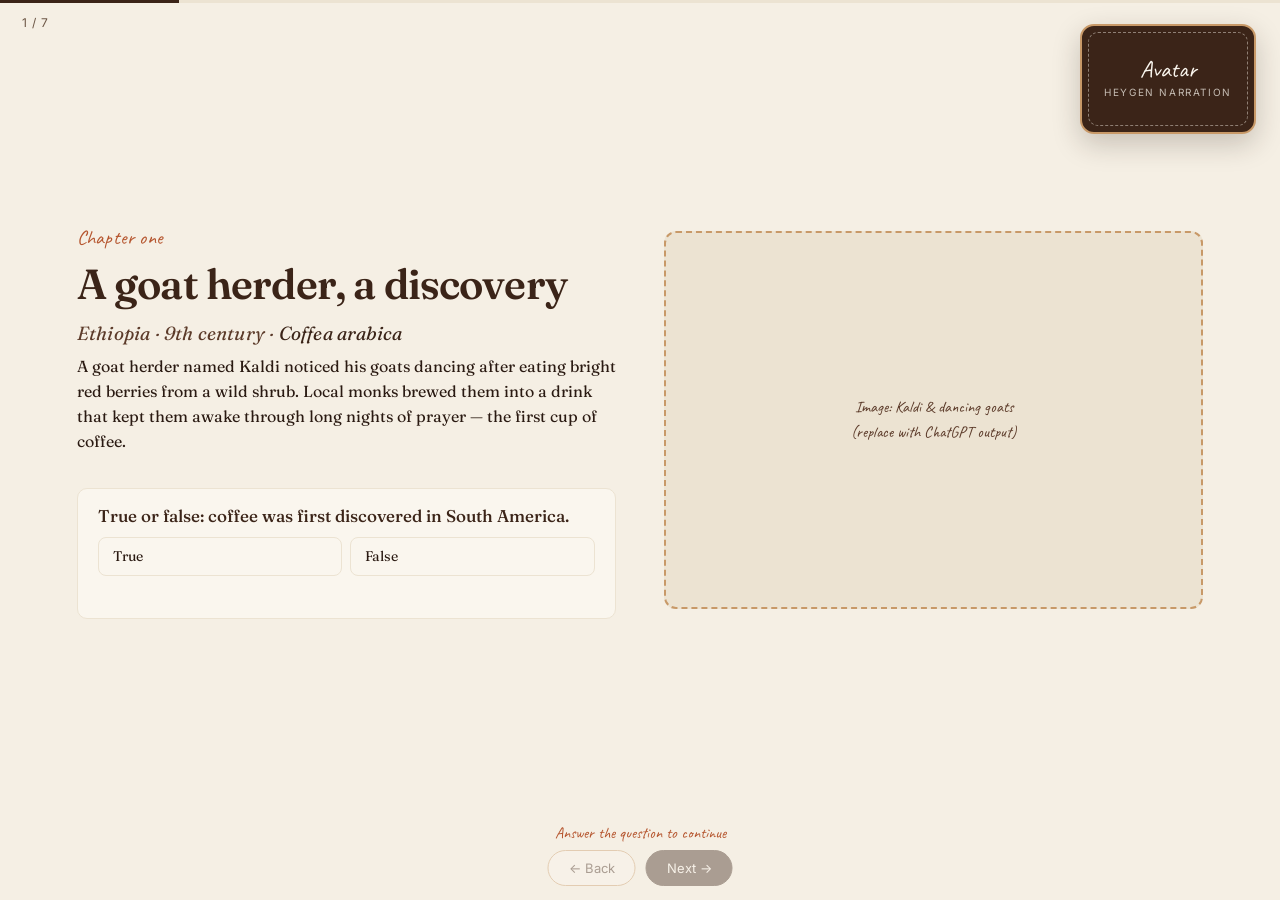
==== index.html @ e809a685 "Add knowledge check variety, must-answer gating, and avatar PIP Adds True/False (slide 1), matching " ====
<!DOCTYPE html>
<html lang="en">
<head>
  <meta charset="UTF-8" />
  <meta name="viewport" content="width=device-width, initial-scale=1.0" />
  <title>Brew — A journey from bean to cup</title>
  <link rel="preconnect" href="https://fonts.googleapis.com" />
  <link rel="preconnect" href="https://fonts.gstatic.com" crossorigin />
  <link href="https://fonts.googleapis.com/css2?family=Fraunces:opsz,wght@9..144,400;9..144,500;9..144,600;9..144,700&family=Caveat:wght@400;600&family=Inter:wght@400;500&display=swap" rel="stylesheet" />
  <link rel="stylesheet" href="styles.css" />
</head>
<body>

  <!-- Progress bar -->
  <div class="progress-bar">
    <div class="progress-fill" id="progressFill"></div>
  </div>

  <!-- Screen counter -->
  <div class="screen-counter">
    <span id="currentScreen">1</span> / <span id="totalScreens">7</span>
  </div>

  <main id="game">

    <!-- ========== SCREEN 1: ORIGIN ========== -->
    <section class="screen active" data-screen="1" data-narrated="true">
      <div class="screen-inner screen-origin">
        <div class="left-stack">
          <div class="content-block">
            <p class="eyebrow">Chapter one</p>
            <h1 class="display">A goat herder, a discovery</h1>
            <p class="helper-text">Ethiopia · 9th century · <em>Coffea arabica</em></p>
            <p class="body">
              A goat herder named Kaldi noticed his goats dancing after eating bright
              red berries from a wild shrub. Local monks brewed them into a drink that
              kept them awake through long nights of prayer — the first cup of coffee.
            </p>
          </div>

          <!-- Knowledge Check 1 — True/False -->
          <div class="knowledge-check" data-check="1" data-type="tf">
            <p class="check-question">True or false: coffee was first discovered in South America.</p>
            <div class="check-options tf-options">
              <button class="option" data-correct="false">True</button>
              <button class="option" data-correct="true">False</button>
            </div>
            <div class="check-feedback" id="feedback-1"></div>
          </div>
        </div>
        <div class="illustration-block">
          <div class="image-placeholder" data-image="01-origin">
            <span>Image: Kaldi & dancing goats<br/>(replace with ChatGPT output)</span>
          </div>
        </div>
      </div>
    </section>

    <!-- ========== SCREEN 2: THE SPREAD ========== -->
    <section class="screen" data-screen="2" data-narrated="true">
      <div class="screen-inner screen-spread">
        <div class="content-block">
          <p class="eyebrow">Chapter two</p>
          <h1 class="display">Coffee finds the world</h1>
          <p class="helper-text">From Ethiopia to the Americas — by way of the great trade routes.</p>
          <p class="body">
            Coffee crossed the Red Sea to Yemen, where Sufi mystics brewed it for
            late-night devotion. From there it spread through Cairo, Istanbul, and into
            Europe — and by the 1700s, coffeehouses were called <em>"penny universities"</em>.
          </p>
          <p class="helper-text-sub">Yemen · Istanbul · Venice · Vienna · Amsterdam</p>
        </div>
        <div class="map-block">
          <div class="map-container" id="map">
            <svg viewBox="0 0 600 400" id="mapSvg" xmlns="http://www.w3.org/2000/svg">
              <!-- Stylized hand-drawn world map placeholder -->
              <rect width="600" height="400" fill="transparent"/>
              <!-- Continents: rough hand-drawn blobs -->
              <path d="M80,140 Q120,110 180,130 Q220,150 200,200 Q160,230 110,210 Q70,180 80,140 Z"
                    class="continent" />
              <path d="M260,180 Q310,160 340,200 Q330,250 290,260 Q250,240 260,180 Z"
                    class="continent" />
              <path d="M280,90 Q360,80 410,110 Q450,140 430,180 Q380,200 320,180 Q260,150 280,90 Z"
                    class="continent" />
              <path d="M450,150 Q500,140 530,170 Q540,210 510,240 Q470,250 450,210 Q440,180 450,150 Z"
                    class="continent" />

              <!-- Animated path of coffee's journey -->
              <path id="journeyPath"
                    d="M310,200 Q330,180 360,170 Q400,160 410,180 Q430,160 450,150 Q420,130 380,120 Q330,110 290,130 Q230,160 180,180"
                    class="journey-path" />

              <!-- Stops -->
              <g class="stop" data-label="Ethiopia"
                 transform="translate(310,200)"><circle r="6"/></g>
              <g class="stop" data-label="Yemen"
                 transform="translate(360,170)"><circle r="6"/></g>
              <g class="stop" data-label="Istanbul"
                 transform="translate(410,150)"><circle r="6"/></g>
              <g class="stop" data-label="Venice"
                 transform="translate(370,120)"><circle r="6"/></g>
              <g class="stop" data-label="Amsterdam"
                 transform="translate(310,100)"><circle r="6"/></g>
              <g class="stop" data-label="Americas"
                 transform="translate(180,180)"><circle r="6"/></g>
            </svg>
            <div class="map-label" id="mapLabel">Ethiopia</div>
          </div>
          <button class="ghost-button" id="replayMap">Replay journey</button>
        </div>

        <!-- Knowledge Check 2 — Matching -->
        <div class="knowledge-check full-row" data-check="2" data-type="matching">
          <p class="check-question">Match each place to its role in coffee's spread.</p>
          <div class="check-matching" id="matching-2"></div>
          <div class="check-feedback" id="feedback-2"></div>
        </div>
      </div>
    </section>

    <!-- ========== SCREEN 3: FIRST WAVE ========== -->
    <section class="screen" data-screen="3" data-narrated="true">
      <div class="screen-inner screen-first-wave">
        <div class="content-block">
          <p class="eyebrow">Chapter three · The first wave</p>
          <h1 class="display">Coffee in every cupboard</h1>
          <p class="helper-text">1800s — 1950s</p>
          <p class="body">
            Industrial roasting and vacuum-sealing turn coffee into a packaged good. By
            the post-war boom, tin cans and instant crystals are fixtures of every
            American kitchen, office, and diner — built for scale, shelf life, and
            consistency. Coffee is <em>everywhere</em> and <em>daily fuel</em>:
            ubiquitous, dependable, never the point.
          </p>
          <p class="helper-text-sub">Convenience · Consistency · Scale</p>
          <p class="helper-text-brands">Folgers &middot; Maxwell House &middot; Nescafé</p>
        </div>

        <!-- Knowledge Check 3 — MCQ -->
        <div class="knowledge-check" data-check="3" data-type="mcq">
          <p class="check-question">What best describes the first wave of coffee?</p>
          <div class="check-options">
            <button class="option" data-correct="false">Single-origin beans roasted by small craft roasters</button>
            <button class="option" data-correct="true">Mass-produced, shelf-stable coffee built for convenience</button>
            <button class="option" data-correct="false">Espresso-based drinks served in coffeehouse chains</button>
            <button class="option" data-correct="false">Direct-trade beans with traceable farm origins</button>
          </div>
          <div class="check-feedback" id="feedback-3"></div>
        </div>
      </div>
    </section>

    <!-- ========== SCREEN 4: SECOND WAVE ========== -->
    <section class="screen" data-screen="4" data-narrated="true">
      <div class="screen-inner screen-second-wave">
        <div class="left-stack">
          <div class="content-block">
            <p class="eyebrow">Chapter four · The second wave</p>
            <h1 class="display">Coffee becomes an experience</h1>
            <p class="helper-text">1970s — 1990s</p>
            <p class="body">
              A backlash against bland supermarket coffee. Specialty roasters in
              <em>Berkeley</em> (Peet's, 1966) and <em>Seattle</em> (Starbucks, 1971)
              introduce espresso drinks and a vocabulary to match — lattes, cappuccinos,
              mochas, ordered like cocktails. The café becomes a <em>"third place"</em>
              between home and work, and coffee becomes a lifestyle defined by ritual,
              branding, and dark roast.
            </p>
            <p class="helper-text-sub">Latte · Cappuccino · Mocha · "Third place"</p>
            <p class="helper-text-brands">Peet's &middot; Starbucks</p>
          </div>

          <!-- Knowledge Check 4 — MCQ -->
          <div class="knowledge-check" data-check="4" data-type="mcq">
            <p class="check-question">Which best captures the second wave of coffee?</p>
            <div class="check-options">
              <button class="option" data-correct="false">Single-origin beans with terroir-focused tasting notes</button>
              <button class="option" data-correct="false">Vacuum-sealed cans of pre-ground coffee for the kitchen</button>
              <button class="option" data-correct="true">Espresso drinks and the café as a "third place" destination</button>
              <button class="option" data-correct="false">Direct-trade relationships with named farmers</button>
            </div>
            <div class="check-feedback" id="feedback-4"></div>
          </div>
        </div>
        <div class="illustration-block">
          <div class="image-placeholder" data-image="04-second-wave">
            <span>Image: 90s-style café scene<br/>(replace with ChatGPT output)</span>
          </div>
        </div>
      </div>
    </section>

    <!-- ========== SCREEN 5: THIRD WAVE ========== -->
    <section class="screen" data-screen="5" data-narrated="true">
      <div class="screen-inner screen-third-wave">
        <div class="content-block">
          <p class="eyebrow">Chapter five · The third wave</p>
          <h1 class="display">Coffee as craft</h1>
          <p class="helper-text">2000s — today</p>
          <p class="body">
            Roasters like <em>Stumptown</em> (Portland), <em>Intelligentsia</em>
            (Chicago), and <em>Counter Culture</em> (Durham) treat coffee like wine —
            with attention to <em>origin, farmer, varietal, and process</em>. Light
            roasts replace dark to preserve the bean's character. Single-origin replaces
            blends, and bags now read like tasting menus: farm name, elevation,
            processing method, and flavor notes — blueberry, jasmine, stone fruit.
            Direct-trade relationships put the farmer back on the label.
          </p>
          <p class="helper-text-sub">Origin · Farmer · Process · Terroir</p>
          <p class="helper-text-brands">Stumptown &middot; Intelligentsia &middot; Counter Culture</p>
        </div>

        <!-- Knowledge Check 5 — MCQ -->
        <div class="knowledge-check" data-check="5" data-type="mcq">
          <p class="check-question">Which of these would you most likely find in a third-wave café?</p>
          <div class="check-options">
            <button class="option" data-correct="false">A can of pre-ground dark roast on a grocery shelf</button>
            <button class="option" data-correct="false">A 24-oz caramel mocha with extra whipped cream</button>
            <button class="option" data-correct="true">A pour-over of a single-origin Ethiopian Yirgacheffe with tasting notes on the bag</button>
            <button class="option" data-correct="false">An instant coffee packet labeled "100% pure"</button>
          </div>
          <div class="check-feedback" id="feedback-5"></div>
        </div>
      </div>
    </section>

    <!-- ========== SCREEN 6: BREW LAB ========== -->
    <section class="screen" data-screen="6">
      <div class="screen-inner screen-brew-lab">
        <div class="content-block">
          <p class="eyebrow">Chapter six · The brew lab</p>
          <h1 class="display">Build your cup</h1>
          <p class="body small">
            Pick an origin, roast, grind, and method. See how the variables shape your cup.
          </p>
        </div>

        <div class="brew-lab">
          <div class="lab-controls">
            <div class="lab-row">
              <label>Origin</label>
              <div class="chip-group" data-control="origin">
                <button class="chip active" data-value="ethiopia">Ethiopia</button>
                <button class="chip" data-value="brazil">Brazil</button>
                <button class="chip" data-value="colombia">Colombia</button>
                <button class="chip" data-value="sumatra">Sumatra</button>
              </div>
            </div>

            <div class="lab-row">
              <label>Roast</label>
              <div class="chip-group" data-control="roast">
                <button class="chip active" data-value="light">Light</button>
                <button class="chip" data-value="medium">Medium</button>
                <button class="chip" data-value="dark">Dark</button>
              </div>
            </div>

            <div class="lab-row">
              <label>Grind</label>
              <div class="chip-group" data-control="grind">
                <button class="chip" data-value="fine">Fine</button>
                <button class="chip active" data-value="medium">Medium</button>
                <button class="chip" data-value="coarse">Coarse</button>
              </div>
            </div>

            <div class="lab-row">
              <label>Method</label>
              <div class="chip-group" data-control="method">
                <button class="chip" data-value="espresso">Espresso</button>
                <button class="chip active" data-value="pourover">Pour-over</button>
                <button class="chip" data-value="frenchpress">French press</button>
                <button class="chip" data-value="aeropress">AeroPress</button>
              </div>
            </div>
          </div>

          <div class="lab-result" id="labResult">
            <p class="result-label">Your cup</p>
            <h2 class="result-title" id="resultTitle">Bright & floral</h2>
            <p class="result-desc" id="resultDesc">
              A delicate cup with high acidity, light body, and flavors of citrus,
              jasmine, and stone fruit. The light roast preserves the origin character
              of the Ethiopian beans, and the pour-over method showcases clarity.
            </p>
            <div class="result-bars">
              <div class="bar-row">
                <span class="bar-label">Acidity</span>
                <div class="bar"><div class="bar-fill" id="bar-acidity" style="width: 80%"></div></div>
              </div>
              <div class="bar-row">
                <span class="bar-label">Body</span>
                <div class="bar"><div class="bar-fill" id="bar-body" style="width: 30%"></div></div>
              </div>
              <div class="bar-row">
                <span class="bar-label">Sweetness</span>
                <div class="bar"><div class="bar-fill" id="bar-sweet" style="width: 60%"></div></div>
              </div>
              <div class="bar-row">
                <span class="bar-label">Bitterness</span>
                <div class="bar"><div class="bar-fill" id="bar-bitter" style="width: 25%"></div></div>
              </div>
            </div>
          </div>
        </div>
      </div>
    </section>

    <!-- ========== SCREEN 7: YOUR CUP / TASTING GAME ========== -->
    <section class="screen" data-screen="7">
      <div class="screen-inner screen-your-cup">
        <div class="content-block">
          <p class="eyebrow">Chapter seven · Your cup</p>
          <h1 class="display">You've completed the journey</h1>
        </div>

        <div class="tasting-game">
          <p class="game-label">One last thing — match the tasting note to the description</p>
          <div class="match-grid" id="matchGrid">
            <!-- Generated by JS -->
          </div>
          <div class="match-feedback" id="matchFeedback"></div>
        </div>

        <div class="content-block finale">
          <p class="body finale-line">Now go drink something good.</p>
          <button class="primary-button" id="restartButton">Start again</button>
        </div>
      </div>
    </section>

  </main>

  <!-- Avatar picture-in-picture (HeyGen narration on slides 1–5) -->
  <aside class="avatar-pip" id="avatarPip" aria-label="HeyGen avatar narration placeholder">
    <div class="avatar-pip-frame">
      <span class="avatar-pip-text">Avatar</span>
      <span class="avatar-pip-sub">HeyGen narration</span>
    </div>
  </aside>

  <!-- Navigation -->
  <nav class="nav">
    <p class="nav-hint" id="navHint"></p>
    <div class="nav-buttons">
      <button class="nav-button" id="backButton" disabled>← Back</button>
      <button class="nav-button primary" id="nextButton">Next →</button>
    </div>
  </nav>

  <script src="script.js"></script>
</body>
</html>
---- styles.css ----
/* ============================================
   BREW — Stylesheet
   Warm, cozy, hand-drawn editorial feel
   ============================================ */

:root {
  /* Palette */
  --cream: #F5EFE4;
  --cream-light: #FAF6EE;
  --cream-dark: #ECE3D2;
  --espresso: #3B2418;
  --espresso-soft: #5C3B2A;
  --crema: #C89968;
  --crema-light: #E0B987;
  --terracotta: #B5552E;
  --sage: #7A8B6E;
  --ink: #2A1A12;
  --ink-muted: #6B5544;
  --paper: #FAF6EE;

  /* Type */
  --display: 'Fraunces', Georgia, serif;
  --body: 'Fraunces', Georgia, serif;
  --hand: 'Caveat', cursive;
  --ui: 'Inter', system-ui, sans-serif;
}

* {
  box-sizing: border-box;
  margin: 0;
  padding: 0;
}

html, body {
  height: 100%;
  background: var(--cream);
  color: var(--ink);
  font-family: var(--body);
  font-size: 16px;
  line-height: 1.55;
  -webkit-font-smoothing: antialiased;
  overflow: hidden;
}

/* ============================================
   PROGRESS BAR
   ============================================ */
.progress-bar {
  position: fixed;
  top: 0;
  left: 0;
  right: 0;
  height: 3px;
  background: var(--cream-dark);
  z-index: 100;
}

.progress-fill {
  height: 100%;
  background: var(--espresso);
  width: 14%; /* 1/7 starting */
  transition: width 0.6s cubic-bezier(0.65, 0, 0.35, 1);
}

.screen-counter {
  position: fixed;
  top: 14px;
  left: 22px;
  font-family: var(--ui);
  font-size: 12px;
  letter-spacing: 0.08em;
  color: var(--ink-muted);
  z-index: 100;
}

/* ============================================
   SCREEN LAYOUT
   ============================================ */
main {
  height: 100vh;
  width: 100vw;
  position: relative;
  overflow: hidden;
}

.screen {
  position: absolute;
  inset: 0;
  opacity: 0;
  visibility: hidden;
  transition: opacity 0.7s ease;
  overflow: hidden;
  padding: 36px 6vw 96px;
}

.avatar-pip {
  position: fixed;
  right: 24px;
  top: 24px;
  width: 176px;
  height: 110px;
  background: var(--espresso);
  border: 2px solid var(--crema);
  border-radius: 14px;
  box-shadow: 0 10px 28px rgba(43, 26, 18, 0.22);
  z-index: 50;
  pointer-events: none;
  opacity: 0;
  transform: translateY(-8px);
  transition: opacity 0.3s ease, transform 0.3s ease;
}

.avatar-pip.visible {
  opacity: 1;
  transform: translateY(0);
}

.avatar-pip-frame {
  position: absolute;
  inset: 6px;
  border: 1px dashed rgba(245, 239, 228, 0.45);
  border-radius: 10px;
  display: flex;
  flex-direction: column;
  align-items: center;
  justify-content: center;
  text-align: center;
  padding: 8px;
  color: var(--cream-light);
}

.avatar-pip-text {
  font-family: var(--hand);
  font-size: 24px;
  line-height: 1;
  margin-bottom: 4px;
}

.avatar-pip-sub {
  font-family: var(--ui);
  font-size: 10px;
  letter-spacing: 0.16em;
  text-transform: uppercase;
  opacity: 0.72;
}

.screen.active {
  opacity: 1;
  visibility: visible;
  z-index: 1;
}

.screen-inner {
  max-width: 1180px;
  margin: 0 auto;
  display: grid;
  grid-template-columns: 1fr 1fr;
  column-gap: 48px;
  row-gap: 16px;
  align-items: center;
  height: calc(100vh - 132px);
}

/* Single-column for screens that need it */
.screen-brew-lab .screen-inner,
.screen-your-cup .screen-inner {
  grid-template-columns: 1fr;
  row-gap: 16px;
}

/* ============================================
   TYPOGRAPHY
   ============================================ */
.eyebrow {
  font-family: var(--hand);
  font-size: 20px;
  color: var(--terracotta);
  margin-bottom: 8px;
  letter-spacing: 0.01em;
}

.display {
  font-family: var(--display);
  font-weight: 600;
  font-size: clamp(28px, 3.6vw, 42px);
  line-height: 1.1;
  letter-spacing: -0.02em;
  color: var(--espresso);
  margin-bottom: 14px;
}

.lede {
  font-family: var(--display);
  font-size: 19px;
  font-style: italic;
  color: var(--espresso-soft);
  margin-bottom: 12px;
  line-height: 1.35;
}

.helper-text {
  font-family: var(--display);
  font-style: italic;
  font-size: 19px;
  color: var(--espresso-soft);
  letter-spacing: 0.01em;
  line-height: 1.35;
  margin-bottom: 8px;
}

.helper-text-sub {
  font-family: var(--ui);
  font-size: 13px;
  letter-spacing: 0.12em;
  text-transform: uppercase;
  color: var(--espresso);
  margin-bottom: 4px;
  margin-top: 4px;
}

.helper-text-brands {
  font-family: var(--hand);
  font-size: 20px;
  color: var(--terracotta);
  margin-bottom: 0;
}

.body {
  font-size: 16px;
  line-height: 1.55;
  margin-bottom: 10px;
  color: var(--ink);
}

.body.small {
  font-size: 14px;
}

.body.muted {
  color: var(--ink-muted);
}

em {
  font-style: italic;
  color: var(--espresso);
}

strong {
  font-weight: 600;
  color: var(--espresso);
}

/* ============================================
   ILLUSTRATION BLOCKS
   ============================================ */
.illustration-block {
  display: flex;
  align-items: center;
  justify-content: center;
}

.image-placeholder {
  width: 100%;
  aspect-ratio: 4/3;
  max-height: 42vh;
  background: var(--cream-dark);
  border: 2px dashed var(--crema);
  border-radius: 12px;
  display: flex;
  align-items: center;
  justify-content: center;
  text-align: center;
  padding: 16px;
  font-family: var(--hand);
  font-size: 16px;
  color: var(--espresso-soft);
}

/* ============================================
   MAP (Screen 2)
   ============================================ */
.map-block {
  display: flex;
  flex-direction: column;
  align-items: center;
  gap: 16px;
}

.map-container {
  width: 100%;
  aspect-ratio: 3/2;
  max-height: 38vh;
  background: var(--cream-light);
  border-radius: 12px;
  border: 1px solid var(--cream-dark);
  position: relative;
  padding: 16px;
  overflow: hidden;
}

#mapSvg {
  width: 100%;
  height: 100%;
}

.continent {
  fill: var(--cream-dark);
  stroke: var(--crema);
  stroke-width: 1.5;
  stroke-dasharray: 2 3;
}

.journey-path {
  fill: none;
  stroke: var(--terracotta);
  stroke-width: 2.5;
  stroke-linecap: round;
  stroke-dasharray: 4 4;
  stroke-dashoffset: 800;
  /* Animation triggered by JS */
}

.journey-path.animate {
  animation: drawPath 6s ease forwards;
}

@keyframes drawPath {
  to { stroke-dashoffset: 0; }
}

.stop circle {
  fill: var(--espresso);
  opacity: 0;
  transform-origin: center;
}

.stop.show circle {
  animation: popIn 0.4s ease forwards;
}

@keyframes popIn {
  0% { opacity: 0; transform: scale(0); }
  60% { transform: scale(1.4); }
  100% { opacity: 1; transform: scale(1); }
}

.map-label {
  position: absolute;
  bottom: 16px;
  left: 50%;
  transform: translateX(-50%);
  font-family: var(--hand);
  font-size: 24px;
  color: var(--terracotta);
  background: var(--cream-light);
  padding: 4px 16px;
  border-radius: 20px;
  border: 1px solid var(--crema);
}

/* ============================================
   KNOWLEDGE CHECKS
   ============================================ */
.knowledge-check {
  background: var(--cream-light);
  border: 1px solid var(--cream-dark);
  border-radius: 10px;
  padding: 16px 20px;
  margin-top: 8px;
}

.knowledge-check.full-row {
  grid-column: 1 / -1;
  margin-top: 8px;
}

.check-matching {
  display: grid;
  grid-template-columns: 1fr 1fr;
  gap: 8px;
}

.check-matching .match-item {
  padding: 8px 12px;
  font-size: 13px;
  line-height: 1.35;
}

.left-stack {
  display: flex;
  flex-direction: column;
  gap: 16px;
  align-self: center;
}

.check-question {
  font-family: var(--display);
  font-size: 17px;
  font-weight: 500;
  color: var(--espresso);
  margin-bottom: 10px;
  line-height: 1.3;
}

.check-options {
  display: flex;
  flex-direction: column;
  gap: 6px;
}

.check-options.tf-options {
  display: grid;
  grid-template-columns: 1fr 1fr;
  gap: 8px;
}

.option {
  background: var(--paper);
  border: 1px solid var(--cream-dark);
  border-radius: 8px;
  padding: 9px 14px;
  text-align: left;
  font-family: var(--body);
  font-size: 14px;
  line-height: 1.35;
  color: var(--ink);
  cursor: pointer;
  transition: all 0.2s ease;
}

.option:hover:not(:disabled) {
  border-color: var(--crema);
  background: var(--cream);
}

.option.correct {
  background: #E8EFE0;
  border-color: var(--sage);
  color: var(--espresso);
}

.option.incorrect {
  background: #F5E1D7;
  border-color: var(--terracotta);
  color: var(--espresso);
}

.option:disabled {
  cursor: default;
  opacity: 0.6;
}

.option.correct:disabled,
.option.incorrect:disabled {
  opacity: 1;
}

.check-feedback {
  margin-top: 8px;
  font-family: var(--display);
  font-style: italic;
  font-size: 14px;
  line-height: 1.35;
  color: var(--espresso-soft);
  min-height: 18px;
}

/* ============================================
   BREW LAB
   ============================================ */
.brew-lab {
  display: grid;
  grid-template-columns: 1fr 1fr;
  gap: 28px;
  margin-top: 8px;
}

.lab-controls {
  display: flex;
  flex-direction: column;
  gap: 14px;
}

.lab-row {
  display: flex;
  flex-direction: column;
  gap: 6px;
}

.lab-row label {
  font-family: var(--hand);
  font-size: 18px;
  color: var(--espresso);
}

.chip-group {
  display: flex;
  flex-wrap: wrap;
  gap: 8px;
}

.chip {
  background: transparent;
  border: 1px solid var(--crema);
  border-radius: 20px;
  padding: 6px 13px;
  font-family: var(--ui);
  font-size: 13px;
  color: var(--espresso-soft);
  cursor: pointer;
  transition: all 0.2s ease;
}

.chip:hover {
  background: var(--cream-light);
}

.chip.active {
  background: var(--espresso);
  color: var(--cream-light);
  border-color: var(--espresso);
}

.lab-result {
  background: var(--cream-light);
  border: 1px solid var(--cream-dark);
  border-radius: 12px;
  padding: 18px 20px;
}

.result-label {
  font-family: var(--hand);
  font-size: 18px;
  color: var(--terracotta);
  margin-bottom: 4px;
}

.result-title {
  font-family: var(--display);
  font-weight: 600;
  font-size: 24px;
  color: var(--espresso);
  margin-bottom: 8px;
  line-height: 1.1;
}

.result-desc {
  font-size: 14px;
  line-height: 1.5;
  margin-bottom: 14px;
  color: var(--ink);
  min-height: 64px;
}

.result-bars {
  display: flex;
  flex-direction: column;
  gap: 7px;
}

.bar-row {
  display: grid;
  grid-template-columns: 100px 1fr;
  gap: 12px;
  align-items: center;
}

.bar-label {
  font-family: var(--ui);
  font-size: 13px;
  color: var(--ink-muted);
}

.bar {
  height: 8px;
  background: var(--cream-dark);
  border-radius: 4px;
  overflow: hidden;
}

.bar-fill {
  height: 100%;
  background: var(--crema);
  transition: width 0.5s ease;
}

/* ============================================
   TASTING GAME (Screen 7)
   ============================================ */
.tasting-game {
  background: var(--cream-light);
  border: 1px solid var(--cream-dark);
  border-radius: 12px;
  padding: 18px 24px;
  margin: 8px 0;
}

.game-label {
  font-family: var(--hand);
  font-size: 19px;
  color: var(--terracotta);
  margin-bottom: 12px;
  text-align: center;
}

.match-grid {
  display: grid;
  grid-template-columns: 1fr 1fr;
  gap: 8px;
  max-width: 720px;
  margin: 0 auto;
}

.match-item {
  background: var(--paper);
  border: 1px solid var(--cream-dark);
  border-radius: 8px;
  padding: 9px 14px;
  font-size: 14px;
  line-height: 1.35;
  cursor: pointer;
  transition: all 0.2s ease;
  text-align: left;
}

.match-item:hover {
  border-color: var(--crema);
}

.match-item.selected {
  background: var(--espresso);
  color: var(--cream-light);
  border-color: var(--espresso);
}

.match-item.matched {
  background: #E8EFE0;
  border-color: var(--sage);
  color: var(--espresso);
  cursor: default;
  opacity: 0.85;
}

.match-item.term {
  font-family: var(--display);
  font-style: italic;
  font-weight: 500;
}

.match-feedback {
  text-align: center;
  margin-top: 10px;
  font-family: var(--display);
  font-style: italic;
  font-size: 14px;
  color: var(--espresso-soft);
  min-height: 20px;
}

.finale {
  text-align: center;
  margin-top: 8px;
}

.finale-line {
  font-family: var(--hand);
  font-size: 26px;
  color: var(--terracotta);
  margin: 8px 0;
}

/* ============================================
   NAVIGATION
   ============================================ */
.nav {
  position: fixed;
  bottom: 14px;
  left: 50%;
  transform: translateX(-50%);
  display: flex;
  flex-direction: column;
  align-items: center;
  gap: 4px;
  z-index: 100;
}

.nav-buttons {
  display: flex;
  gap: 10px;
}

.nav-hint {
  font-family: var(--hand);
  font-size: 16px;
  color: var(--terracotta);
  min-height: 18px;
  margin: 0;
  text-align: center;
}

.nav-button {
  background: var(--paper);
  border: 1px solid var(--crema);
  border-radius: 22px;
  padding: 9px 20px;
  font-family: var(--ui);
  font-size: 13px;
  color: var(--espresso);
  cursor: pointer;
  transition: all 0.2s ease;
}

.nav-button:hover:not(:disabled) {
  background: var(--cream);
  border-color: var(--espresso);
}

.nav-button:disabled {
  opacity: 0.4;
  cursor: not-allowed;
}

.nav-button.primary {
  background: var(--espresso);
  color: var(--cream-light);
  border-color: var(--espresso);
}

.nav-button.primary:hover {
  background: var(--ink);
}

.ghost-button {
  background: transparent;
  border: 1px solid var(--crema);
  border-radius: 20px;
  padding: 8px 16px;
  font-family: var(--ui);
  font-size: 13px;
  color: var(--espresso-soft);
  cursor: pointer;
  transition: all 0.2s ease;
}

.ghost-button:hover {
  background: var(--cream-light);
}

.primary-button {
  background: var(--espresso);
  color: var(--cream-light);
  border: none;
  border-radius: 22px;
  padding: 10px 22px;
  font-family: var(--ui);
  font-size: 13px;
  cursor: pointer;
  margin-top: 6px;
  transition: all 0.2s ease;
}

.primary-button:hover {
  background: var(--ink);
}

/* ============================================
   RESPONSIVE
   ============================================ */
@media (max-width: 800px) {
  .screen {
    padding: 50px 6vw 100px;
  }
  .screen-inner {
    grid-template-columns: 1fr;
    gap: 32px;
  }
  .brew-lab {
    grid-template-columns: 1fr;
    gap: 24px;
  }
  .match-grid {
    grid-template-columns: 1fr;
  }
  .display {
    font-size: 36px;
  }
}
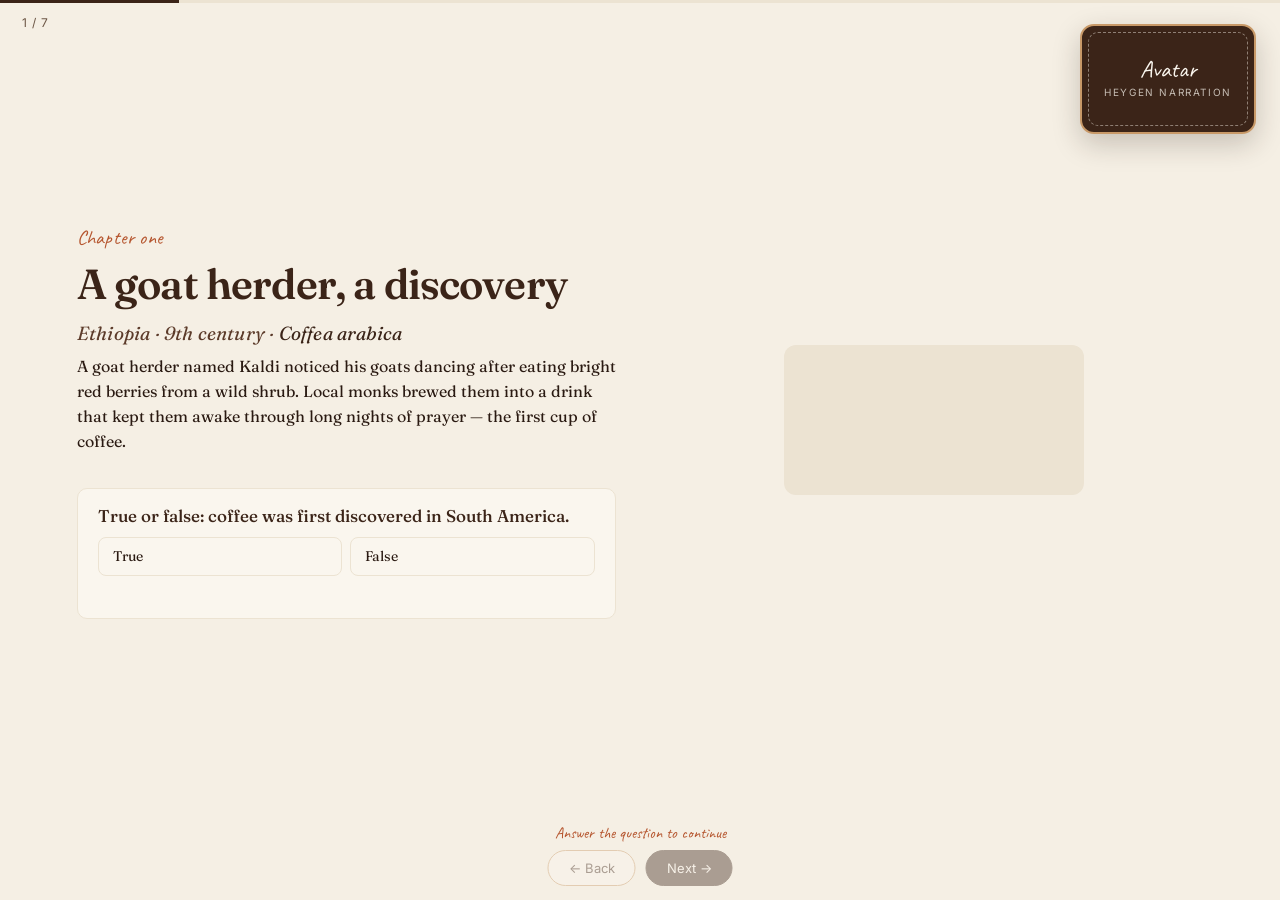
==== commit 2abde16c: "Replace screen 1 placeholder with Kaldi dancing goats video Co-Authored-By: Claude Opus 4.7 <noreply" ====
--- a/index.html
+++ b/index.html
@@ -49,9 +49,15 @@
           </div>
         </div>
         <div class="illustration-block">
-          <div class="image-placeholder" data-image="01-origin">
-            <span>Image: Kaldi & dancing goats<br/>(replace with ChatGPT output)</span>
-          </div>
+          <video
+            class="origin-video"
+            src="media/01-origin.mp4"
+            autoplay
+            loop
+            muted
+            playsinline
+            aria-label="Kaldi and the dancing goats"
+          ></video>
         </div>
       </div>
     </section>
--- a/styles.css
+++ b/styles.css
@@ -274,6 +274,14 @@
   font-family: var(--hand);
   font-size: 16px;
   color: var(--espresso-soft);
+}
+
+.origin-video {
+  width: auto;
+  max-height: 100%;
+  object-fit: contain;
+  border-radius: 12px;
+  background: var(--cream-dark);
 }
 
 /* ============================================
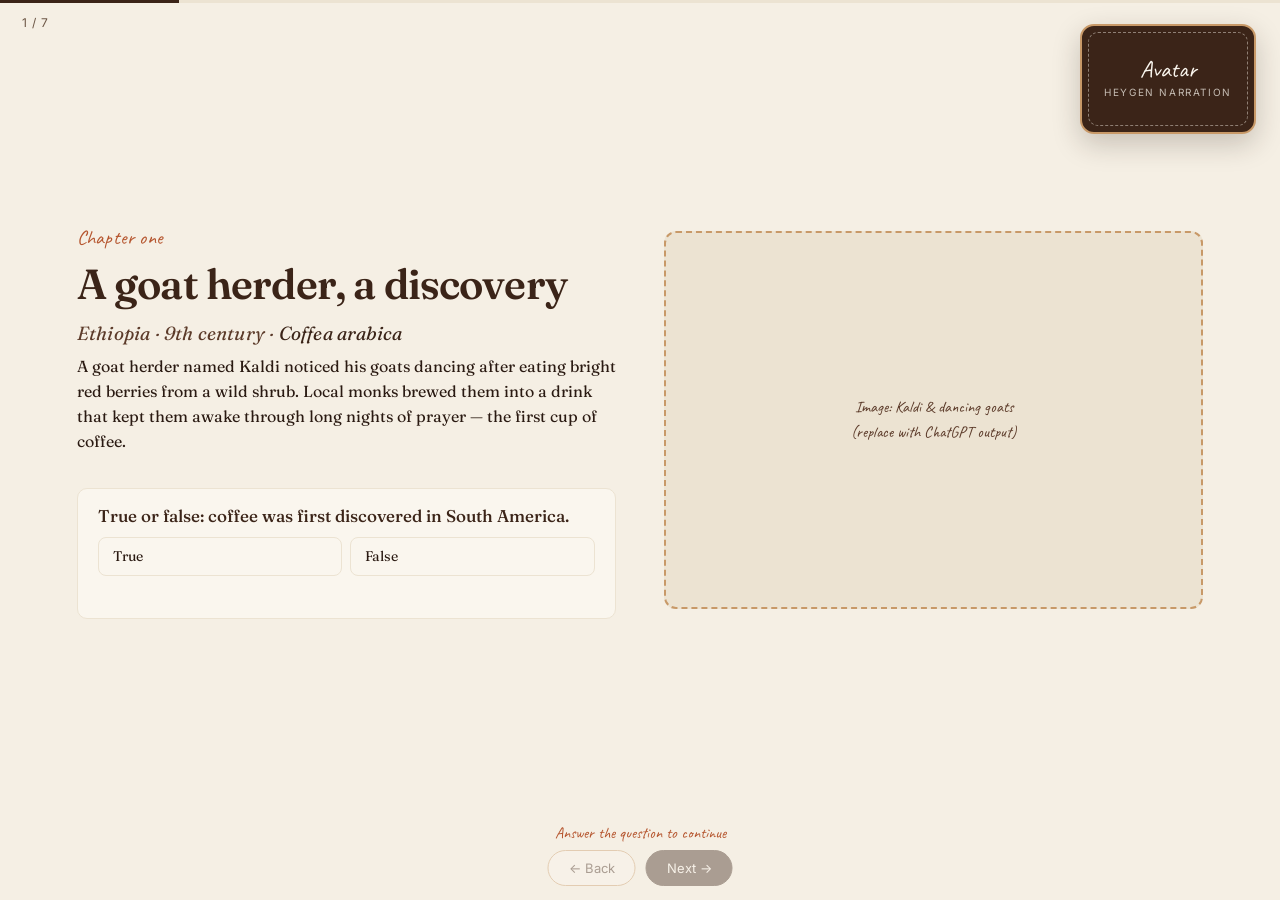
==== commit a9cde07d: "Replace placeholder map with hand-drawn artwork and walked-path animation Embed assets/map.png as th" ====
--- a/index.html
+++ b/index.html
@@ -49,15 +49,9 @@
           </div>
         </div>
         <div class="illustration-block">
-          <video
-            class="origin-video"
-            src="media/01-origin.mp4"
-            autoplay
-            loop
-            muted
-            playsinline
-            aria-label="Kaldi and the dancing goats"
-          ></video>
+          <div class="image-placeholder" data-image="01-origin">
+            <span>Image: Kaldi & dancing goats<br/>(replace with ChatGPT output)</span>
+          </div>
         </div>
       </div>
     </section>
@@ -78,39 +72,32 @@
         </div>
         <div class="map-block">
           <div class="map-container" id="map">
-            <svg viewBox="0 0 600 400" id="mapSvg" xmlns="http://www.w3.org/2000/svg">
-              <!-- Stylized hand-drawn world map placeholder -->
-              <rect width="600" height="400" fill="transparent"/>
-              <!-- Continents: rough hand-drawn blobs -->
-              <path d="M80,140 Q120,110 180,130 Q220,150 200,200 Q160,230 110,210 Q70,180 80,140 Z"
-                    class="continent" />
-              <path d="M260,180 Q310,160 340,200 Q330,250 290,260 Q250,240 260,180 Z"
-                    class="continent" />
-              <path d="M280,90 Q360,80 410,110 Q450,140 430,180 Q380,200 320,180 Q260,150 280,90 Z"
-                    class="continent" />
-              <path d="M450,150 Q500,140 530,170 Q540,210 510,240 Q470,250 450,210 Q440,180 450,150 Z"
-                    class="continent" />
-
-              <!-- Animated path of coffee's journey -->
+            <svg viewBox="0 0 600 400" id="mapSvg" xmlns="http://www.w3.org/2000/svg" preserveAspectRatio="xMidYMid meet">
+              <!-- Hand-drawn world map artwork (raster) -->
+              <image href="assets/map.png" x="0" y="0" width="600" height="400" preserveAspectRatio="xMidYMid meet" />
+
+              <!-- Animated path of coffee's journey: Ethiopia → Yemen → Istanbul → Venice → Amsterdam → Americas → South America -->
               <path id="journeyPath"
-                    d="M310,200 Q330,180 360,170 Q400,160 410,180 Q430,160 450,150 Q420,130 380,120 Q330,110 290,130 Q230,160 180,180"
+                    d="M365,270 Q382,248 390,220 Q375,205 350,190 Q325,180 300,170 Q295,158 285,145 Q210,140 130,150 Q150,225 165,288"
                     class="journey-path" />
 
               <!-- Stops -->
-              <g class="stop" data-label="Ethiopia"
-                 transform="translate(310,200)"><circle r="6"/></g>
-              <g class="stop" data-label="Yemen"
-                 transform="translate(360,170)"><circle r="6"/></g>
-              <g class="stop" data-label="Istanbul"
-                 transform="translate(410,150)"><circle r="6"/></g>
-              <g class="stop" data-label="Venice"
-                 transform="translate(370,120)"><circle r="6"/></g>
-              <g class="stop" data-label="Amsterdam"
-                 transform="translate(310,100)"><circle r="6"/></g>
-              <g class="stop" data-label="Americas"
-                 transform="translate(180,180)"><circle r="6"/></g>
+              <g class="stop" data-label="Ethiopia · ~800 CE"
+                 transform="translate(365,270)"><circle r="7"/></g>
+              <g class="stop" data-label="Yemen · 1430s"
+                 transform="translate(390,220)"><circle r="7"/></g>
+              <g class="stop" data-label="Istanbul · 1550s"
+                 transform="translate(350,190)"><circle r="7"/></g>
+              <g class="stop" data-label="Venice · 1615"
+                 transform="translate(300,170)"><circle r="7"/></g>
+              <g class="stop" data-label="Amsterdam · 1660s"
+                 transform="translate(285,145)"><circle r="7"/></g>
+              <g class="stop" data-label="To the Americas · 1650s"
+                 transform="translate(130,150)"><circle r="7"/></g>
+              <g class="stop" data-label="South America · 1720s"
+                 transform="translate(165,288)"><circle r="7"/></g>
             </svg>
-            <div class="map-label" id="mapLabel">Ethiopia</div>
+            <div class="map-label" id="mapLabel">Ethiopia · ~800 CE</div>
           </div>
           <button class="ghost-button" id="replayMap">Replay journey</button>
         </div>
--- a/styles.css
+++ b/styles.css
@@ -276,14 +276,6 @@
   color: var(--espresso-soft);
 }
 
-.origin-video {
-  width: auto;
-  max-height: 100%;
-  object-fit: contain;
-  border-radius: 12px;
-  background: var(--cream-dark);
-}
-
 /* ============================================
    MAP (Screen 2)
    ============================================ */
@@ -297,59 +289,59 @@
 .map-container {
   width: 100%;
   aspect-ratio: 3/2;
-  max-height: 38vh;
   background: var(--cream-light);
   border-radius: 12px;
   border: 1px solid var(--cream-dark);
   position: relative;
-  padding: 16px;
   overflow: hidden;
 }
 
 #mapSvg {
   width: 100%;
   height: 100%;
-}
-
-.continent {
-  fill: var(--cream-dark);
-  stroke: var(--crema);
-  stroke-width: 1.5;
-  stroke-dasharray: 2 3;
+  display: block;
 }
 
 .journey-path {
   fill: none;
   stroke: var(--terracotta);
-  stroke-width: 2.5;
+  stroke-width: 3;
   stroke-linecap: round;
-  stroke-dasharray: 4 4;
-  stroke-dashoffset: 800;
-  /* Animation triggered by JS */
-}
-
-.journey-path.animate {
-  animation: drawPath 6s ease forwards;
-}
-
-@keyframes drawPath {
-  to { stroke-dashoffset: 0; }
+  stroke-linejoin: round;
+  filter: drop-shadow(0 1px 1px rgba(59, 36, 24, 0.25));
+  /* dasharray + dashoffset are set by JS so each leg can be drawn in
+     time with its destination dot popping in. */
 }
 
 .stop circle {
-  fill: var(--espresso);
+  fill: var(--terracotta);
+  stroke: var(--cream-light);
+  stroke-width: 2;
   opacity: 0;
+  /* fill-box anchors transform-origin to the circle's own bounding box,
+     so scale grows out of the dot's center instead of the SVG origin */
+  transform-box: fill-box;
   transform-origin: center;
 }
 
 .stop.show circle {
-  animation: popIn 0.4s ease forwards;
+  animation: popIn 0.5s cubic-bezier(0.34, 1.56, 0.64, 1) forwards;
+}
+
+.stop.active circle {
+  animation: popIn 0.5s cubic-bezier(0.34, 1.56, 0.64, 1) forwards,
+             pulse 1.6s ease-in-out 0.5s infinite;
 }
 
 @keyframes popIn {
-  0% { opacity: 0; transform: scale(0); }
-  60% { transform: scale(1.4); }
+  0%   { opacity: 0; transform: scale(0); }
+  60%  { transform: scale(1.5); }
   100% { opacity: 1; transform: scale(1); }
+}
+
+@keyframes pulse {
+  0%, 100% { filter: drop-shadow(0 0 0 rgba(181, 85, 46, 0)); }
+  50%      { filter: drop-shadow(0 0 6px rgba(181, 85, 46, 0.9)); }
 }
 
 .map-label {
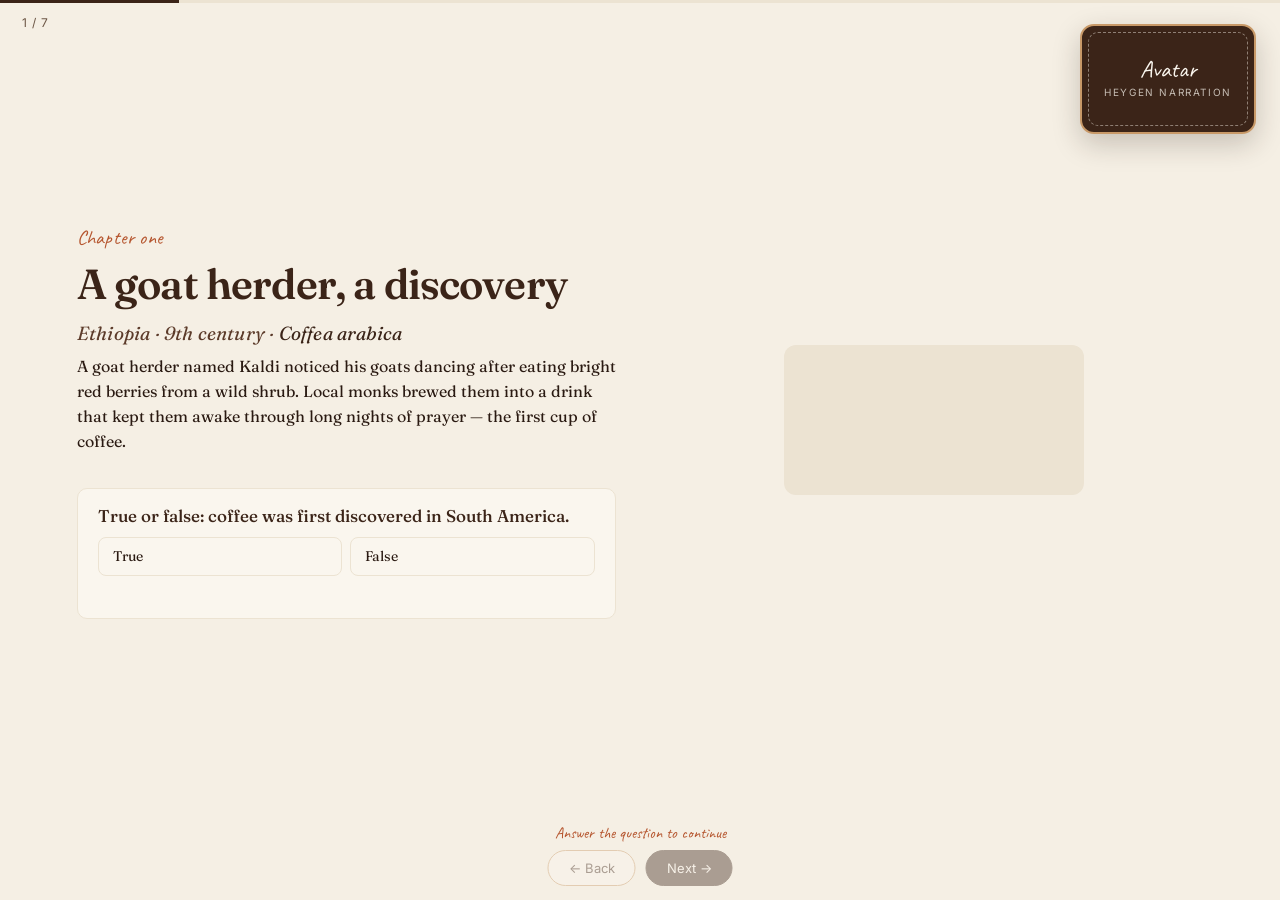
==== commit 9e3d59f4: "Replace placeholder map with hand-drawn artwork and walked-path animation (#4) Embed assets/map.png " ====
--- a/index.html
+++ b/index.html
@@ -49,9 +49,15 @@
           </div>
         </div>
         <div class="illustration-block">
-          <div class="image-placeholder" data-image="01-origin">
-            <span>Image: Kaldi & dancing goats<br/>(replace with ChatGPT output)</span>
-          </div>
+          <video
+            class="origin-video"
+            src="media/01-origin.mp4"
+            autoplay
+            loop
+            muted
+            playsinline
+            aria-label="Kaldi and the dancing goats"
+          ></video>
         </div>
       </div>
     </section>
--- a/styles.css
+++ b/styles.css
@@ -274,6 +274,14 @@
   font-family: var(--hand);
   font-size: 16px;
   color: var(--espresso-soft);
+}
+
+.origin-video {
+  width: auto;
+  max-height: 100%;
+  object-fit: contain;
+  border-radius: 12px;
+  background: var(--cream-dark);
 }
 
 /* ============================================
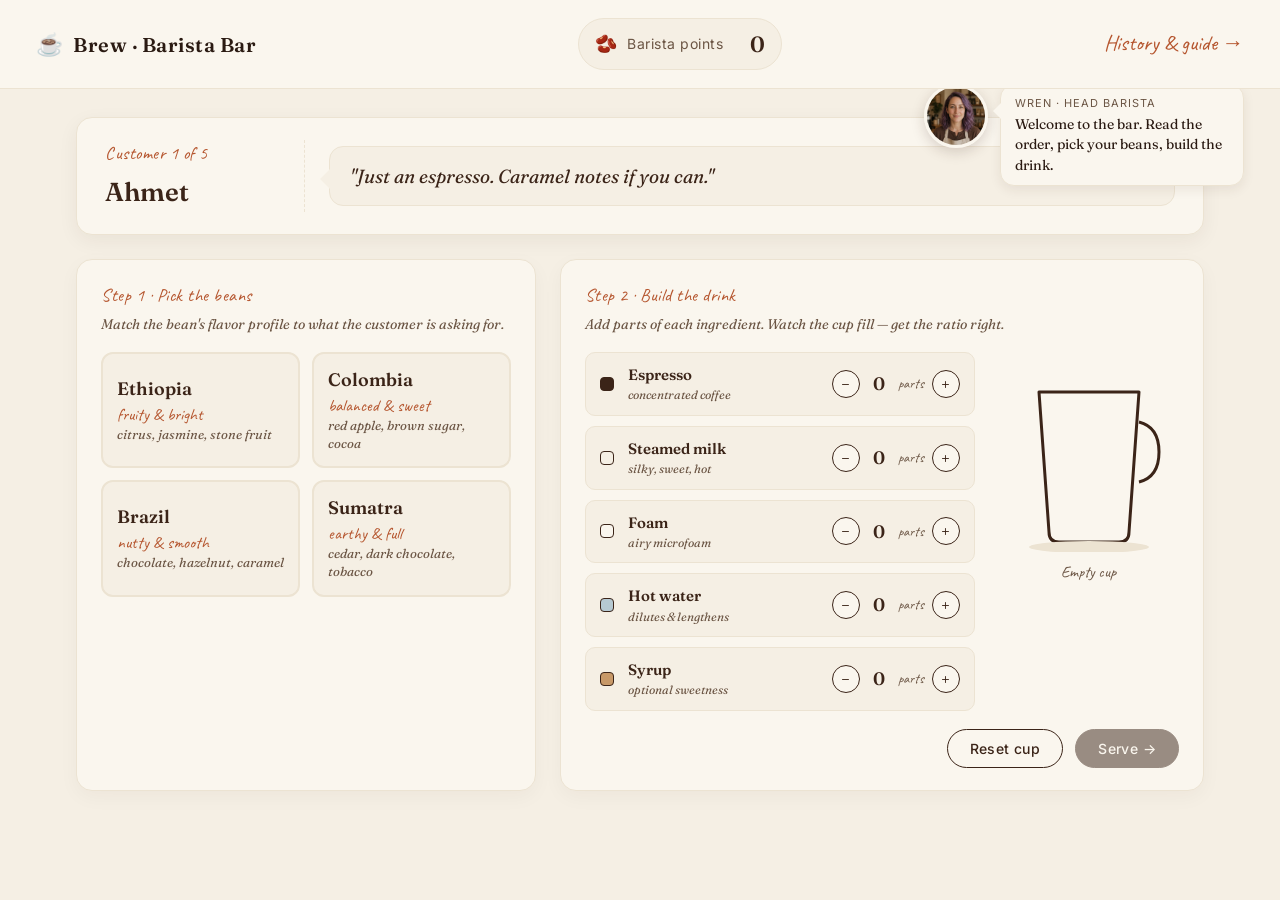
==== commit 502c55f3: "Add Barista Bar mini-game as primary landing page Builds a 5-customer shift game where the player pi" ====
--- a/index.html
+++ b/index.html
@@ -3,351 +3,129 @@
 <head>
   <meta charset="UTF-8" />
   <meta name="viewport" content="width=device-width, initial-scale=1.0" />
-  <title>Brew — A journey from bean to cup</title>
+  <title>Brew — Barista Bar</title>
   <link rel="preconnect" href="https://fonts.googleapis.com" />
   <link rel="preconnect" href="https://fonts.gstatic.com" crossorigin />
   <link href="https://fonts.googleapis.com/css2?family=Fraunces:opsz,wght@9..144,400;9..144,500;9..144,600;9..144,700&family=Caveat:wght@400;600&family=Inter:wght@400;500&display=swap" rel="stylesheet" />
-  <link rel="stylesheet" href="styles.css" />
+  <link rel="stylesheet" href="bar.css" />
 </head>
 <body>
 
-  <!-- Progress bar -->
-  <div class="progress-bar">
-    <div class="progress-fill" id="progressFill"></div>
-  </div>
+  <!-- Top bar -->
+  <header class="bar-header">
+    <div class="bar-brand">
+      <span class="bar-logo">☕</span>
+      <span class="bar-title">Brew · Barista Bar</span>
+    </div>
+    <div class="bar-score">
+      <span class="bean-icon" aria-hidden="true">🫘</span>
+      <span class="bean-label">Barista points</span>
+      <span id="beanCount" class="bean-count">0</span>
+    </div>
+    <a class="bar-history" href="course.html">History &amp; guide →</a>
+  </header>
 
-  <!-- Screen counter -->
-  <div class="screen-counter">
-    <span id="currentScreen">1</span> / <span id="totalScreens">7</span>
-  </div>
+  <main id="bar" class="bar-main">
 
-  <main id="game">
+    <!-- Master Barista PIP coach -->
+    <aside id="coachPip" class="coach-pip" aria-live="polite">
+      <img class="coach-avatar" src="media/master-barista.png" alt="Head barista" />
+      <div class="coach-bubble">
+        <p class="coach-name">Wren · head barista</p>
+        <p id="coachLine" class="coach-line">Welcome to the bar. Read the order, pick your beans, build the drink.</p>
+      </div>
+    </aside>
 
-    <!-- ========== SCREEN 1: ORIGIN ========== -->
-    <section class="screen active" data-screen="1" data-narrated="true">
-      <div class="screen-inner screen-origin">
-        <div class="left-stack">
-          <div class="content-block">
-            <p class="eyebrow">Chapter one</p>
-            <h1 class="display">A goat herder, a discovery</h1>
-            <p class="helper-text">Ethiopia · 9th century · <em>Coffea arabica</em></p>
-            <p class="body">
-              A goat herder named Kaldi noticed his goats dancing after eating bright
-              red berries from a wild shrub. Local monks brewed them into a drink that
-              kept them awake through long nights of prayer — the first cup of coffee.
-            </p>
-          </div>
-
-          <!-- Knowledge Check 1 — True/False -->
-          <div class="knowledge-check" data-check="1" data-type="tf">
-            <p class="check-question">True or false: coffee was first discovered in South America.</p>
-            <div class="check-options tf-options">
-              <button class="option" data-correct="false">True</button>
-              <button class="option" data-correct="true">False</button>
-            </div>
-            <div class="check-feedback" id="feedback-1"></div>
-          </div>
-        </div>
-        <div class="illustration-block">
-          <video
-            class="origin-video"
-            src="media/01-origin.mp4"
-            autoplay
-            loop
-            muted
-            playsinline
-            aria-label="Kaldi and the dancing goats"
-          ></video>
-        </div>
+    <!-- Customer order card -->
+    <section class="customer-card" id="customerCard">
+      <div class="customer-meta">
+        <p class="eyebrow">Customer <span id="customerNumber">1</span> of <span id="customerTotal">5</span></p>
+        <p class="customer-name" id="customerName">Marisol</p>
+      </div>
+      <div class="customer-bubble">
+        <p class="customer-line" id="customerLine">…</p>
       </div>
     </section>
 
-    <!-- ========== SCREEN 2: THE SPREAD ========== -->
-    <section class="screen" data-screen="2" data-narrated="true">
-      <div class="screen-inner screen-spread">
-        <div class="content-block">
-          <p class="eyebrow">Chapter two</p>
-          <h1 class="display">Coffee finds the world</h1>
-          <p class="helper-text">From Ethiopia to the Americas — by way of the great trade routes.</p>
-          <p class="body">
-            Coffee crossed the Red Sea to Yemen, where Sufi mystics brewed it for
-            late-night devotion. From there it spread through Cairo, Istanbul, and into
-            Europe — and by the 1700s, coffeehouses were called <em>"penny universities"</em>.
-          </p>
-          <p class="helper-text-sub">Yemen · Istanbul · Venice · Vienna · Amsterdam</p>
+    <!-- Two-column workbench -->
+    <section class="workbench">
+
+      <!-- Bean station -->
+      <div class="station bean-station">
+        <p class="eyebrow">Step 1 · Pick the beans</p>
+        <p class="station-help">Match the bean's flavor profile to what the customer is asking for.</p>
+        <div class="bean-grid" id="beanGrid">
+          <!-- populated by JS -->
         </div>
-        <div class="map-block">
-          <div class="map-container" id="map">
-            <svg viewBox="0 0 600 400" id="mapSvg" xmlns="http://www.w3.org/2000/svg" preserveAspectRatio="xMidYMid meet">
-              <!-- Hand-drawn world map artwork (raster) -->
-              <image href="assets/map.png" x="0" y="0" width="600" height="400" preserveAspectRatio="xMidYMid meet" />
+      </div>
 
-              <!-- Animated path of coffee's journey: Ethiopia → Yemen → Istanbul → Venice → Amsterdam → Americas → South America -->
-              <path id="journeyPath"
-                    d="M365,270 Q382,248 390,220 Q375,205 350,190 Q325,180 300,170 Q295,158 285,145 Q210,140 130,150 Q150,225 165,288"
-                    class="journey-path" />
+      <!-- Build station -->
+      <div class="station build-station">
+        <p class="eyebrow">Step 2 · Build the drink</p>
+        <p class="station-help">Add parts of each ingredient. Watch the cup fill — get the ratio right.</p>
 
-              <!-- Stops -->
-              <g class="stop" data-label="Ethiopia · ~800 CE"
-                 transform="translate(365,270)"><circle r="7"/></g>
-              <g class="stop" data-label="Yemen · 1430s"
-                 transform="translate(390,220)"><circle r="7"/></g>
-              <g class="stop" data-label="Istanbul · 1550s"
-                 transform="translate(350,190)"><circle r="7"/></g>
-              <g class="stop" data-label="Venice · 1615"
-                 transform="translate(300,170)"><circle r="7"/></g>
-              <g class="stop" data-label="Amsterdam · 1660s"
-                 transform="translate(285,145)"><circle r="7"/></g>
-              <g class="stop" data-label="To the Americas · 1650s"
-                 transform="translate(130,150)"><circle r="7"/></g>
-              <g class="stop" data-label="South America · 1720s"
-                 transform="translate(165,288)"><circle r="7"/></g>
+        <div class="build-layout">
+          <div class="ingredient-list" id="ingredientList">
+            <!-- populated by JS -->
+          </div>
+
+          <div class="cup-wrap">
+            <svg class="cup-svg" viewBox="0 0 160 200" aria-label="Drink in progress">
+              <!-- Cup outline -->
+              <path d="M30,40 L130,40 L120,180 Q120,190 110,190 L50,190 Q40,190 40,180 Z"
+                    fill="#FAF6EE" stroke="#3B2418" stroke-width="3" stroke-linejoin="round" />
+              <!-- Handle -->
+              <path d="M130,70 Q150,75 150,100 Q150,125 130,130"
+                    fill="none" stroke="#3B2418" stroke-width="3" />
+              <!-- Liquid layers (clipped to cup interior) -->
+              <defs>
+                <clipPath id="cupClip">
+                  <path d="M33,43 L127,43 L118,178 Q118,187 109,187 L51,187 Q42,187 42,178 Z" />
+                </clipPath>
+              </defs>
+              <g id="cupLayers" clip-path="url(#cupClip)"></g>
+              <!-- Saucer -->
+              <ellipse cx="80" cy="195" rx="60" ry="6" fill="#ECE3D2" />
             </svg>
-            <div class="map-label" id="mapLabel">Ethiopia · ~800 CE</div>
+            <p class="cup-caption" id="cupCaption">Empty cup</p>
           </div>
-          <button class="ghost-button" id="replayMap">Replay journey</button>
         </div>
 
-        <!-- Knowledge Check 2 — Matching -->
-        <div class="knowledge-check full-row" data-check="2" data-type="matching">
-          <p class="check-question">Match each place to its role in coffee's spread.</p>
-          <div class="check-matching" id="matching-2"></div>
-          <div class="check-feedback" id="feedback-2"></div>
+        <div class="build-actions">
+          <button class="ghost-button" id="resetCupButton" type="button">Reset cup</button>
+          <button class="primary-button" id="serveButton" type="button" disabled>Serve →</button>
         </div>
       </div>
+
     </section>
 
-    <!-- ========== SCREEN 3: FIRST WAVE ========== -->
-    <section class="screen" data-screen="3" data-narrated="true">
-      <div class="screen-inner screen-first-wave">
-        <div class="content-block">
-          <p class="eyebrow">Chapter three · The first wave</p>
-          <h1 class="display">Coffee in every cupboard</h1>
-          <p class="helper-text">1800s — 1950s</p>
-          <p class="body">
-            Industrial roasting and vacuum-sealing turn coffee into a packaged good. By
-            the post-war boom, tin cans and instant crystals are fixtures of every
-            American kitchen, office, and diner — built for scale, shelf life, and
-            consistency. Coffee is <em>everywhere</em> and <em>daily fuel</em>:
-            ubiquitous, dependable, never the point.
-          </p>
-          <p class="helper-text-sub">Convenience · Consistency · Scale</p>
-          <p class="helper-text-brands">Folgers &middot; Maxwell House &middot; Nescafé</p>
-        </div>
+    <!-- Result overlay -->
+    <div class="result-overlay" id="resultOverlay" hidden>
+      <div class="result-card">
+        <p class="eyebrow" id="resultBadge">Tasting…</p>
+        <h2 class="display" id="resultTitle">—</h2>
+        <p class="result-line" id="resultLine">—</p>
+        <p class="result-points">+<span id="resultPoints">0</span> beans</p>
+        <button class="primary-button" id="nextCustomerButton" type="button">Next customer →</button>
+      </div>
+    </div>
 
-        <!-- Knowledge Check 3 — MCQ -->
-        <div class="knowledge-check" data-check="3" data-type="mcq">
-          <p class="check-question">What best describes the first wave of coffee?</p>
-          <div class="check-options">
-            <button class="option" data-correct="false">Single-origin beans roasted by small craft roasters</button>
-            <button class="option" data-correct="true">Mass-produced, shelf-stable coffee built for convenience</button>
-            <button class="option" data-correct="false">Espresso-based drinks served in coffeehouse chains</button>
-            <button class="option" data-correct="false">Direct-trade beans with traceable farm origins</button>
-          </div>
-          <div class="check-feedback" id="feedback-3"></div>
+    <!-- End-of-shift overlay -->
+    <div class="result-overlay" id="shiftOverlay" hidden>
+      <div class="result-card shift-card">
+        <p class="eyebrow">End of shift</p>
+        <h2 class="display">Nice work, barista.</h2>
+        <p class="result-line">You earned <strong><span id="shiftBeans">0</span></strong> beans across <span id="shiftCustomers">5</span> drinks.</p>
+        <p id="shiftRank" class="shift-rank">—</p>
+        <div class="shift-actions">
+          <button class="ghost-button" id="newShiftButton" type="button">New shift</button>
+          <a class="primary-button" href="course.html">Improve your knowledge →</a>
         </div>
       </div>
-    </section>
-
-    <!-- ========== SCREEN 4: SECOND WAVE ========== -->
-    <section class="screen" data-screen="4" data-narrated="true">
-      <div class="screen-inner screen-second-wave">
-        <div class="left-stack">
-          <div class="content-block">
-            <p class="eyebrow">Chapter four · The second wave</p>
-            <h1 class="display">Coffee becomes an experience</h1>
-            <p class="helper-text">1970s — 1990s</p>
-            <p class="body">
-              A backlash against bland supermarket coffee. Specialty roasters in
-              <em>Berkeley</em> (Peet's, 1966) and <em>Seattle</em> (Starbucks, 1971)
-              introduce espresso drinks and a vocabulary to match — lattes, cappuccinos,
-              mochas, ordered like cocktails. The café becomes a <em>"third place"</em>
-              between home and work, and coffee becomes a lifestyle defined by ritual,
-              branding, and dark roast.
-            </p>
-            <p class="helper-text-sub">Latte · Cappuccino · Mocha · "Third place"</p>
-            <p class="helper-text-brands">Peet's &middot; Starbucks</p>
-          </div>
-
-          <!-- Knowledge Check 4 — MCQ -->
-          <div class="knowledge-check" data-check="4" data-type="mcq">
-            <p class="check-question">Which best captures the second wave of coffee?</p>
-            <div class="check-options">
-              <button class="option" data-correct="false">Single-origin beans with terroir-focused tasting notes</button>
-              <button class="option" data-correct="false">Vacuum-sealed cans of pre-ground coffee for the kitchen</button>
-              <button class="option" data-correct="true">Espresso drinks and the café as a "third place" destination</button>
-              <button class="option" data-correct="false">Direct-trade relationships with named farmers</button>
-            </div>
-            <div class="check-feedback" id="feedback-4"></div>
-          </div>
-        </div>
-        <div class="illustration-block">
-          <div class="image-placeholder" data-image="04-second-wave">
-            <span>Image: 90s-style café scene<br/>(replace with ChatGPT output)</span>
-          </div>
-        </div>
-      </div>
-    </section>
-
-    <!-- ========== SCREEN 5: THIRD WAVE ========== -->
-    <section class="screen" data-screen="5" data-narrated="true">
-      <div class="screen-inner screen-third-wave">
-        <div class="content-block">
-          <p class="eyebrow">Chapter five · The third wave</p>
-          <h1 class="display">Coffee as craft</h1>
-          <p class="helper-text">2000s — today</p>
-          <p class="body">
-            Roasters like <em>Stumptown</em> (Portland), <em>Intelligentsia</em>
-            (Chicago), and <em>Counter Culture</em> (Durham) treat coffee like wine —
-            with attention to <em>origin, farmer, varietal, and process</em>. Light
-            roasts replace dark to preserve the bean's character. Single-origin replaces
-            blends, and bags now read like tasting menus: farm name, elevation,
-            processing method, and flavor notes — blueberry, jasmine, stone fruit.
-            Direct-trade relationships put the farmer back on the label.
-          </p>
-          <p class="helper-text-sub">Origin · Farmer · Process · Terroir</p>
-          <p class="helper-text-brands">Stumptown &middot; Intelligentsia &middot; Counter Culture</p>
-        </div>
-
-        <!-- Knowledge Check 5 — MCQ -->
-        <div class="knowledge-check" data-check="5" data-type="mcq">
-          <p class="check-question">Which of these would you most likely find in a third-wave café?</p>
-          <div class="check-options">
-            <button class="option" data-correct="false">A can of pre-ground dark roast on a grocery shelf</button>
-            <button class="option" data-correct="false">A 24-oz caramel mocha with extra whipped cream</button>
-            <button class="option" data-correct="true">A pour-over of a single-origin Ethiopian Yirgacheffe with tasting notes on the bag</button>
-            <button class="option" data-correct="false">An instant coffee packet labeled "100% pure"</button>
-          </div>
-          <div class="check-feedback" id="feedback-5"></div>
-        </div>
-      </div>
-    </section>
-
-    <!-- ========== SCREEN 6: BREW LAB ========== -->
-    <section class="screen" data-screen="6">
-      <div class="screen-inner screen-brew-lab">
-        <div class="content-block">
-          <p class="eyebrow">Chapter six · The brew lab</p>
-          <h1 class="display">Build your cup</h1>
-          <p class="body small">
-            Pick an origin, roast, grind, and method. See how the variables shape your cup.
-          </p>
-        </div>
-
-        <div class="brew-lab">
-          <div class="lab-controls">
-            <div class="lab-row">
-              <label>Origin</label>
-              <div class="chip-group" data-control="origin">
-                <button class="chip active" data-value="ethiopia">Ethiopia</button>
-                <button class="chip" data-value="brazil">Brazil</button>
-                <button class="chip" data-value="colombia">Colombia</button>
-                <button class="chip" data-value="sumatra">Sumatra</button>
-              </div>
-            </div>
-
-            <div class="lab-row">
-              <label>Roast</label>
-              <div class="chip-group" data-control="roast">
-                <button class="chip active" data-value="light">Light</button>
-                <button class="chip" data-value="medium">Medium</button>
-                <button class="chip" data-value="dark">Dark</button>
-              </div>
-            </div>
-
-            <div class="lab-row">
-              <label>Grind</label>
-              <div class="chip-group" data-control="grind">
-                <button class="chip" data-value="fine">Fine</button>
-                <button class="chip active" data-value="medium">Medium</button>
-                <button class="chip" data-value="coarse">Coarse</button>
-              </div>
-            </div>
-
-            <div class="lab-row">
-              <label>Method</label>
-              <div class="chip-group" data-control="method">
-                <button class="chip" data-value="espresso">Espresso</button>
-                <button class="chip active" data-value="pourover">Pour-over</button>
-                <button class="chip" data-value="frenchpress">French press</button>
-                <button class="chip" data-value="aeropress">AeroPress</button>
-              </div>
-            </div>
-          </div>
-
-          <div class="lab-result" id="labResult">
-            <p class="result-label">Your cup</p>
-            <h2 class="result-title" id="resultTitle">Bright & floral</h2>
-            <p class="result-desc" id="resultDesc">
-              A delicate cup with high acidity, light body, and flavors of citrus,
-              jasmine, and stone fruit. The light roast preserves the origin character
-              of the Ethiopian beans, and the pour-over method showcases clarity.
-            </p>
-            <div class="result-bars">
-              <div class="bar-row">
-                <span class="bar-label">Acidity</span>
-                <div class="bar"><div class="bar-fill" id="bar-acidity" style="width: 80%"></div></div>
-              </div>
-              <div class="bar-row">
-                <span class="bar-label">Body</span>
-                <div class="bar"><div class="bar-fill" id="bar-body" style="width: 30%"></div></div>
-              </div>
-              <div class="bar-row">
-                <span class="bar-label">Sweetness</span>
-                <div class="bar"><div class="bar-fill" id="bar-sweet" style="width: 60%"></div></div>
-              </div>
-              <div class="bar-row">
-                <span class="bar-label">Bitterness</span>
-                <div class="bar"><div class="bar-fill" id="bar-bitter" style="width: 25%"></div></div>
-              </div>
-            </div>
-          </div>
-        </div>
-      </div>
-    </section>
-
-    <!-- ========== SCREEN 7: YOUR CUP / TASTING GAME ========== -->
-    <section class="screen" data-screen="7">
-      <div class="screen-inner screen-your-cup">
-        <div class="content-block">
-          <p class="eyebrow">Chapter seven · Your cup</p>
-          <h1 class="display">You've completed the journey</h1>
-        </div>
-
-        <div class="tasting-game">
-          <p class="game-label">One last thing — match the tasting note to the description</p>
-          <div class="match-grid" id="matchGrid">
-            <!-- Generated by JS -->
-          </div>
-          <div class="match-feedback" id="matchFeedback"></div>
-        </div>
-
-        <div class="content-block finale">
-          <p class="body finale-line">Now go drink something good.</p>
-          <button class="primary-button" id="restartButton">Start again</button>
-        </div>
-      </div>
-    </section>
+    </div>
 
   </main>
 
-  <!-- Avatar picture-in-picture (HeyGen narration on slides 1–5) -->
-  <aside class="avatar-pip" id="avatarPip" aria-label="HeyGen avatar narration placeholder">
-    <div class="avatar-pip-frame">
-      <span class="avatar-pip-text">Avatar</span>
-      <span class="avatar-pip-sub">HeyGen narration</span>
-    </div>
-  </aside>
-
-  <!-- Navigation -->
-  <nav class="nav">
-    <p class="nav-hint" id="navHint"></p>
-    <div class="nav-buttons">
-      <button class="nav-button" id="backButton" disabled>← Back</button>
-      <button class="nav-button primary" id="nextButton">Next →</button>
-    </div>
-  </nav>
-
-  <script src="script.js"></script>
+  <script src="bar.js"></script>
 </body>
 </html>
--- a/bar.css
+++ b/bar.css
@@ -0,0 +1,543 @@
+/* ============================================
+   BREW — Barista Bar (game)
+   Reuses the warm editorial palette/fonts from
+   the course; layout is workbench-style.
+   ============================================ */
+
+:root {
+  --cream: #F5EFE4;
+  --cream-light: #FAF6EE;
+  --cream-dark: #ECE3D2;
+  --espresso: #3B2418;
+  --espresso-soft: #5C3B2A;
+  --crema: #C89968;
+  --crema-light: #E0B987;
+  --terracotta: #B5552E;
+  --sage: #7A8B6E;
+  --ink: #2A1A12;
+  --ink-muted: #6B5544;
+  --paper: #FAF6EE;
+  --water: #B6C9D2;
+
+  --display: 'Fraunces', Georgia, serif;
+  --body: 'Fraunces', Georgia, serif;
+  --hand: 'Caveat', cursive;
+  --ui: 'Inter', system-ui, sans-serif;
+}
+
+* { box-sizing: border-box; margin: 0; padding: 0; }
+
+html, body {
+  min-height: 100%;
+  background: var(--cream);
+  color: var(--ink);
+  font-family: var(--body);
+  font-size: 16px;
+  line-height: 1.55;
+  -webkit-font-smoothing: antialiased;
+}
+
+button { font-family: inherit; cursor: pointer; }
+button:disabled { cursor: not-allowed; opacity: 0.5; }
+
+/* ============================================
+   Header
+   ============================================ */
+.bar-header {
+  display: flex;
+  align-items: center;
+  justify-content: space-between;
+  padding: 18px 36px;
+  background: var(--cream-light);
+  border-bottom: 1px solid var(--cream-dark);
+  position: sticky;
+  top: 0;
+  z-index: 20;
+}
+
+.bar-brand { display: flex; align-items: center; gap: 10px; }
+.bar-logo { font-size: 22px; }
+.bar-title {
+  font-family: var(--display);
+  font-weight: 600;
+  font-size: 20px;
+  letter-spacing: 0.5px;
+}
+
+.bar-score {
+  display: flex;
+  align-items: center;
+  gap: 10px;
+  background: var(--cream);
+  padding: 8px 16px;
+  border-radius: 999px;
+  border: 1px solid var(--cream-dark);
+  font-family: var(--ui);
+  font-size: 14px;
+  color: var(--ink-muted);
+}
+.bean-icon { font-size: 18px; }
+.bean-label { letter-spacing: 0.5px; }
+.bean-count {
+  font-family: var(--display);
+  font-weight: 600;
+  font-size: 22px;
+  color: var(--espresso);
+  min-width: 32px;
+  text-align: right;
+  transition: transform 250ms ease, color 250ms ease;
+}
+.bean-count.bump {
+  transform: scale(1.25);
+  color: var(--terracotta);
+}
+
+.bar-history {
+  font-family: var(--hand);
+  font-size: 22px;
+  color: var(--terracotta);
+  text-decoration: none;
+  border-bottom: 2px solid transparent;
+  transition: border-color 200ms;
+}
+.bar-history:hover { border-bottom-color: var(--terracotta); }
+
+/* ============================================
+   Main layout
+   ============================================ */
+.bar-main {
+  max-width: 1200px;
+  margin: 0 auto;
+  padding: 28px 36px 80px;
+  display: grid;
+  gap: 24px;
+}
+
+.eyebrow {
+  font-family: var(--hand);
+  color: var(--terracotta);
+  font-size: 18px;
+  letter-spacing: 0.5px;
+}
+
+.display {
+  font-family: var(--display);
+  font-weight: 600;
+  font-size: clamp(26px, 4vw, 36px);
+  line-height: 1.15;
+  color: var(--espresso);
+}
+
+/* ============================================
+   Coach PIP (Master Barista)
+   ============================================ */
+.coach-pip {
+  position: fixed;
+  top: 84px;
+  right: 36px;
+  z-index: 15;
+  display: flex;
+  align-items: flex-start;
+  gap: 12px;
+  max-width: 320px;
+  pointer-events: none;
+  opacity: 0;
+  transform: translateY(-10px);
+  transition: opacity 350ms ease, transform 350ms ease;
+}
+.coach-pip.visible {
+  opacity: 1;
+  transform: translateY(0);
+}
+
+.coach-avatar {
+  width: 64px;
+  height: 64px;
+  border-radius: 50%;
+  object-fit: cover;
+  border: 3px solid var(--cream-light);
+  box-shadow: 0 4px 14px rgba(59, 36, 24, 0.18);
+  flex-shrink: 0;
+}
+
+.coach-bubble {
+  background: var(--cream-light);
+  border: 1px solid var(--cream-dark);
+  border-radius: 14px;
+  padding: 10px 14px;
+  position: relative;
+  box-shadow: 0 4px 12px rgba(59, 36, 24, 0.08);
+}
+.coach-bubble::before {
+  content: '';
+  position: absolute;
+  left: -8px;
+  top: 18px;
+  width: 0; height: 0;
+  border-top: 8px solid transparent;
+  border-bottom: 8px solid transparent;
+  border-right: 8px solid var(--cream-light);
+}
+
+.coach-name {
+  font-family: var(--ui);
+  font-size: 11px;
+  letter-spacing: 1px;
+  text-transform: uppercase;
+  color: var(--ink-muted);
+  margin-bottom: 2px;
+}
+.coach-line {
+  font-family: var(--body);
+  font-size: 14px;
+  color: var(--ink);
+  line-height: 1.45;
+}
+
+/* ============================================
+   Customer card
+   ============================================ */
+.customer-card {
+  display: grid;
+  grid-template-columns: 200px 1fr;
+  gap: 24px;
+  align-items: center;
+  background: var(--cream-light);
+  border: 1px solid var(--cream-dark);
+  border-radius: 16px;
+  padding: 22px 28px;
+  box-shadow: 0 6px 20px rgba(59, 36, 24, 0.06);
+  transform: translateX(40px);
+  opacity: 0;
+  transition: transform 450ms ease, opacity 450ms ease;
+}
+.customer-card.entered {
+  transform: translateX(0);
+  opacity: 1;
+}
+
+.customer-meta { border-right: 1px dashed var(--cream-dark); padding-right: 24px; }
+.customer-name {
+  font-family: var(--display);
+  font-size: 26px;
+  font-weight: 600;
+  color: var(--espresso);
+  margin-top: 4px;
+}
+
+.customer-bubble {
+  background: var(--cream);
+  border-radius: 14px;
+  padding: 16px 20px;
+  position: relative;
+  border: 1px solid var(--cream-dark);
+}
+.customer-bubble::before {
+  content: '';
+  position: absolute;
+  left: -10px;
+  top: 22px;
+  width: 0; height: 0;
+  border-top: 10px solid transparent;
+  border-bottom: 10px solid transparent;
+  border-right: 10px solid var(--cream);
+}
+.customer-line {
+  font-family: var(--display);
+  font-size: 19px;
+  font-style: italic;
+  color: var(--espresso);
+  line-height: 1.4;
+}
+
+/* ============================================
+   Workbench (two columns)
+   ============================================ */
+.workbench {
+  display: grid;
+  grid-template-columns: 1fr 1.4fr;
+  gap: 24px;
+}
+
+.station {
+  background: var(--cream-light);
+  border: 1px solid var(--cream-dark);
+  border-radius: 16px;
+  padding: 22px 24px;
+  box-shadow: 0 6px 20px rgba(59, 36, 24, 0.04);
+}
+
+.station-help {
+  font-family: var(--body);
+  font-style: italic;
+  color: var(--ink-muted);
+  font-size: 14px;
+  margin: 4px 0 16px;
+}
+
+/* ============================================
+   Bean grid
+   ============================================ */
+.bean-grid {
+  display: grid;
+  grid-template-columns: 1fr 1fr;
+  gap: 12px;
+}
+
+.bean-card {
+  background: var(--cream);
+  border: 2px solid var(--cream-dark);
+  border-radius: 12px;
+  padding: 14px;
+  text-align: left;
+  transition: border-color 180ms, transform 180ms, background 180ms;
+}
+.bean-card:hover:not(:disabled) {
+  transform: translateY(-2px);
+  border-color: var(--crema);
+}
+.bean-card.selected {
+  border-color: var(--terracotta);
+  background: var(--cream-light);
+  box-shadow: 0 0 0 3px rgba(181, 85, 46, 0.12);
+}
+
+.bean-origin {
+  font-family: var(--display);
+  font-size: 18px;
+  font-weight: 600;
+  color: var(--espresso);
+  display: block;
+  margin-bottom: 4px;
+}
+.bean-flavor {
+  font-family: var(--hand);
+  font-size: 17px;
+  color: var(--terracotta);
+  display: block;
+}
+.bean-notes {
+  font-family: var(--body);
+  font-size: 13px;
+  color: var(--ink-muted);
+  font-style: italic;
+  margin-top: 6px;
+  line-height: 1.4;
+}
+
+/* ============================================
+   Build station
+   ============================================ */
+.build-layout {
+  display: grid;
+  grid-template-columns: 1fr 180px;
+  gap: 24px;
+  align-items: start;
+}
+
+.ingredient-list {
+  display: flex;
+  flex-direction: column;
+  gap: 10px;
+}
+
+.ingredient-row {
+  display: grid;
+  grid-template-columns: 16px 1fr auto;
+  gap: 12px;
+  align-items: center;
+  background: var(--cream);
+  border: 1px solid var(--cream-dark);
+  border-radius: 10px;
+  padding: 10px 14px;
+}
+
+.ingredient-swatch {
+  width: 14px; height: 14px;
+  border-radius: 4px;
+  border: 1px solid var(--espresso);
+}
+
+.ingredient-info { display: flex; flex-direction: column; }
+.ingredient-name {
+  font-family: var(--display);
+  font-weight: 600;
+  font-size: 15px;
+  color: var(--espresso);
+}
+.ingredient-hint {
+  font-family: var(--body);
+  font-size: 12px;
+  font-style: italic;
+  color: var(--ink-muted);
+}
+
+.parts-control {
+  display: flex;
+  align-items: center;
+  gap: 8px;
+}
+
+.parts-button {
+  width: 28px; height: 28px;
+  border-radius: 50%;
+  border: 1.5px solid var(--espresso);
+  background: var(--cream-light);
+  color: var(--espresso);
+  font-size: 16px;
+  font-weight: 600;
+  display: flex; align-items: center; justify-content: center;
+  transition: background 150ms;
+}
+.parts-button:hover:not(:disabled) { background: var(--cream-dark); }
+
+.parts-value {
+  font-family: var(--display);
+  font-size: 18px;
+  font-weight: 600;
+  color: var(--espresso);
+  min-width: 22px;
+  text-align: center;
+}
+.parts-unit {
+  font-family: var(--hand);
+  font-size: 14px;
+  color: var(--ink-muted);
+}
+
+/* ============================================
+   Cup
+   ============================================ */
+.cup-wrap {
+  display: flex;
+  flex-direction: column;
+  align-items: center;
+  gap: 8px;
+}
+.cup-svg {
+  width: 160px;
+  height: 200px;
+}
+.cup-caption {
+  font-family: var(--hand);
+  font-size: 16px;
+  color: var(--ink-muted);
+  text-align: center;
+}
+
+/* ============================================
+   Action buttons
+   ============================================ */
+.build-actions {
+  display: flex;
+  justify-content: flex-end;
+  gap: 12px;
+  margin-top: 18px;
+}
+
+.primary-button, .ghost-button {
+  font-family: var(--ui);
+  font-size: 14px;
+  font-weight: 500;
+  letter-spacing: 0.4px;
+  padding: 10px 22px;
+  border-radius: 999px;
+  border: 1.5px solid var(--espresso);
+  transition: background 180ms, color 180ms, transform 120ms;
+  text-decoration: none;
+  display: inline-flex;
+  align-items: center;
+}
+.primary-button {
+  background: var(--espresso);
+  color: var(--cream-light);
+}
+.primary-button:hover:not(:disabled) {
+  background: var(--espresso-soft);
+  transform: translateY(-1px);
+}
+.ghost-button {
+  background: transparent;
+  color: var(--espresso);
+}
+.ghost-button:hover { background: var(--cream-dark); }
+
+/* ============================================
+   Result overlay
+   ============================================ */
+.result-overlay {
+  position: fixed;
+  inset: 0;
+  background: rgba(42, 26, 18, 0.42);
+  backdrop-filter: blur(4px);
+  display: flex;
+  align-items: center;
+  justify-content: center;
+  z-index: 30;
+  animation: fade-in 250ms ease;
+}
+.result-overlay[hidden] { display: none; }
+
+@keyframes fade-in { from { opacity: 0; } to { opacity: 1; } }
+
+.result-card {
+  background: var(--cream-light);
+  border-radius: 18px;
+  padding: 36px 44px;
+  max-width: 480px;
+  width: 90%;
+  box-shadow: 0 18px 60px rgba(0,0,0,0.18);
+  text-align: center;
+  animation: pop-in 320ms cubic-bezier(0.2, 1.4, 0.4, 1);
+}
+
+@keyframes pop-in {
+  from { transform: scale(0.92); opacity: 0; }
+  to { transform: scale(1); opacity: 1; }
+}
+
+.result-line {
+  font-family: var(--body);
+  font-size: 16px;
+  color: var(--ink);
+  margin: 12px 0 18px;
+  line-height: 1.5;
+}
+.result-points {
+  font-family: var(--display);
+  font-size: 28px;
+  font-weight: 700;
+  color: var(--terracotta);
+  margin-bottom: 22px;
+}
+
+.shift-card { padding: 44px 48px; }
+.shift-rank {
+  font-family: var(--hand);
+  font-size: 24px;
+  color: var(--terracotta);
+  margin: 12px 0 22px;
+}
+.shift-actions {
+  display: flex;
+  gap: 12px;
+  justify-content: center;
+}
+
+/* ============================================
+   Responsive
+   ============================================ */
+@media (max-width: 880px) {
+  .workbench { grid-template-columns: 1fr; }
+  .customer-card { grid-template-columns: 1fr; }
+  .customer-meta { border-right: none; border-bottom: 1px dashed var(--cream-dark); padding: 0 0 14px; }
+  .build-layout { grid-template-columns: 1fr; }
+  .cup-wrap { order: -1; }
+  .coach-pip {
+    position: static;
+    margin-bottom: 12px;
+    opacity: 1;
+    transform: none;
+    max-width: none;
+  }
+}
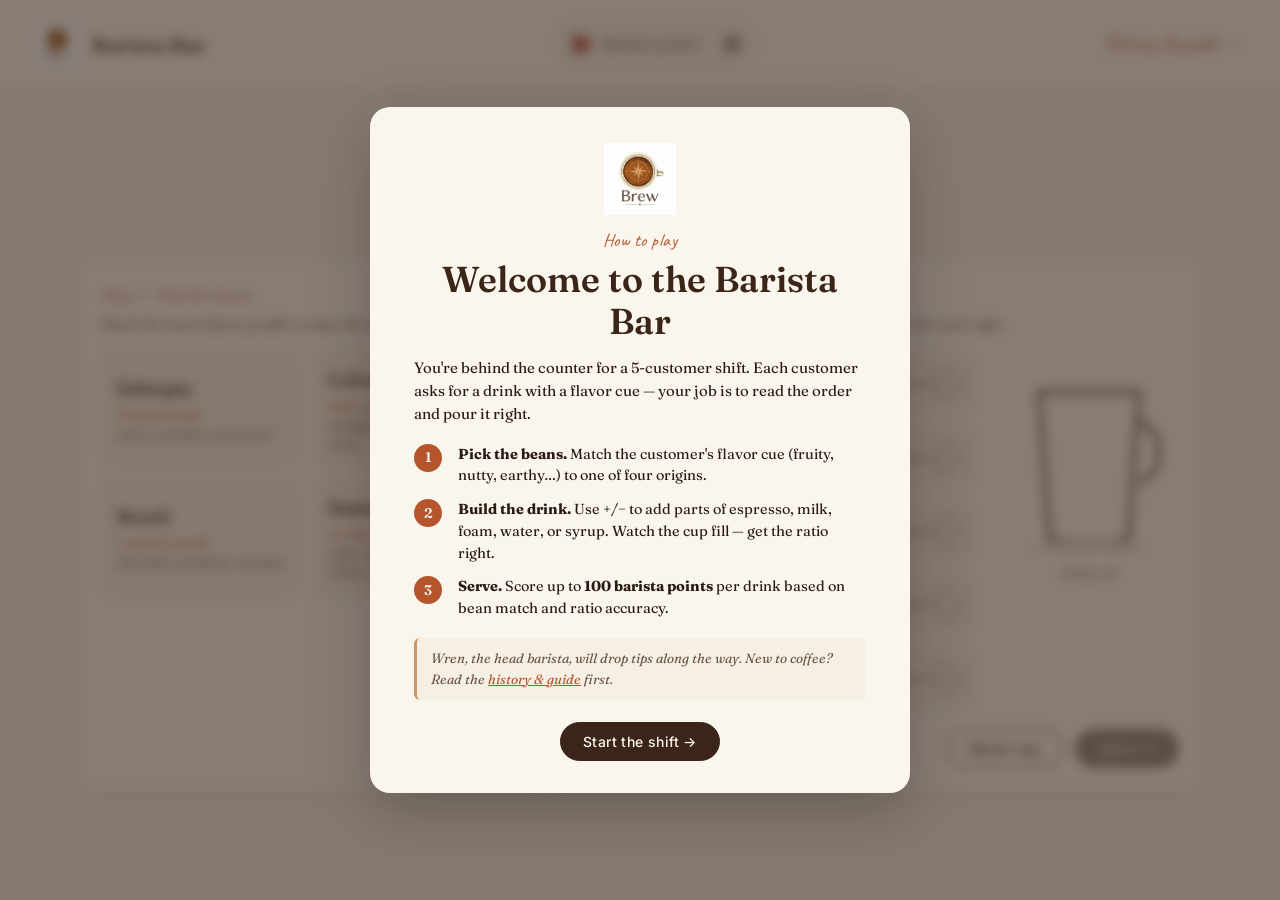
==== commit 8815784a: "Add intro modal, swap header to logo image, lower coach PIP The first-load modal walks new players t" ====
--- a/index.html
+++ b/index.html
@@ -13,10 +13,10 @@
 
   <!-- Top bar -->
   <header class="bar-header">
-    <div class="bar-brand">
-      <span class="bar-logo">☕</span>
-      <span class="bar-title">Brew · Barista Bar</span>
-    </div>
+    <a class="bar-brand" href="index.html" aria-label="Brew · Barista Bar">
+      <img class="bar-logo-img" src="media/brew-logo.png" alt="Brew" />
+      <span class="bar-title">Barista Bar</span>
+    </a>
     <div class="bar-score">
       <span class="bean-icon" aria-hidden="true">🫘</span>
       <span class="bean-label">Barista points</span>
@@ -24,6 +24,30 @@
     </div>
     <a class="bar-history" href="course.html">History &amp; guide →</a>
   </header>
+
+  <!-- Intro modal -->
+  <div class="intro-overlay" id="introOverlay">
+    <div class="intro-card">
+      <img class="intro-logo" src="media/brew-logo.png" alt="Brew" />
+      <p class="eyebrow">How to play</p>
+      <h2 class="display">Welcome to the Barista Bar</h2>
+      <p class="intro-line">
+        You're behind the counter for a 5-customer shift. Each customer asks for
+        a drink with a flavor cue — your job is to read the order and pour it
+        right.
+      </p>
+      <ol class="intro-steps">
+        <li><span class="intro-step-num">1</span><span><strong>Pick the beans.</strong> Match the customer's flavor cue (fruity, nutty, earthy…) to one of four origins.</span></li>
+        <li><span class="intro-step-num">2</span><span><strong>Build the drink.</strong> Use +/− to add parts of espresso, milk, foam, water, or syrup. Watch the cup fill — get the ratio right.</span></li>
+        <li><span class="intro-step-num">3</span><span><strong>Serve.</strong> Score up to <strong>100 barista points</strong> per drink based on bean match and ratio accuracy.</span></li>
+      </ol>
+      <p class="intro-coach">
+        Wren, the head barista, will drop tips along the way. New to coffee?
+        Read the <a href="course.html">history &amp; guide</a> first.
+      </p>
+      <button class="primary-button" id="startShiftButton" type="button">Start the shift →</button>
+    </div>
+  </div>
 
   <main id="bar" class="bar-main">
 
--- a/bar.css
+++ b/bar.css
@@ -55,13 +55,25 @@
   z-index: 20;
 }
 
-.bar-brand { display: flex; align-items: center; gap: 10px; }
-.bar-logo { font-size: 22px; }
+.bar-brand {
+  display: flex;
+  align-items: center;
+  gap: 12px;
+  text-decoration: none;
+  color: inherit;
+}
+.bar-logo-img {
+  width: 44px;
+  height: 44px;
+  object-fit: contain;
+  display: block;
+}
 .bar-title {
   font-family: var(--display);
   font-weight: 600;
   font-size: 20px;
   letter-spacing: 0.5px;
+  color: var(--espresso);
 }
 
 .bar-score {
@@ -133,7 +145,7 @@
    ============================================ */
 .coach-pip {
   position: fixed;
-  top: 84px;
+  top: 130px;
   right: 36px;
   z-index: 15;
   display: flex;
@@ -541,3 +553,101 @@
     max-width: none;
   }
 }
+
+/* ============================================
+   Intro overlay (first-load tutorial)
+   ============================================ */
+.intro-overlay {
+  position: fixed;
+  inset: 0;
+  background: rgba(42, 26, 18, 0.55);
+  backdrop-filter: blur(6px);
+  display: flex;
+  align-items: center;
+  justify-content: center;
+  z-index: 50;
+  animation: fade-in 280ms ease;
+  padding: 24px;
+}
+.intro-overlay.dismissed { display: none; }
+
+.intro-card {
+  background: var(--cream-light);
+  border-radius: 20px;
+  padding: 36px 44px 32px;
+  max-width: 540px;
+  width: 100%;
+  box-shadow: 0 20px 60px rgba(0,0,0,0.22);
+  text-align: left;
+  animation: pop-in 360ms cubic-bezier(0.2, 1.4, 0.4, 1);
+  max-height: 90vh;
+  overflow-y: auto;
+}
+
+.intro-logo {
+  width: 72px;
+  height: 72px;
+  object-fit: contain;
+  display: block;
+  margin: 0 auto 12px;
+}
+
+.intro-card .eyebrow { text-align: center; margin-bottom: 4px; }
+.intro-card .display { text-align: center; margin-bottom: 14px; }
+
+.intro-line {
+  font-family: var(--body);
+  font-size: 15px;
+  color: var(--ink);
+  line-height: 1.55;
+  margin-bottom: 18px;
+}
+
+.intro-steps {
+  list-style: none;
+  display: flex;
+  flex-direction: column;
+  gap: 12px;
+  margin-bottom: 18px;
+}
+.intro-steps li {
+  display: grid;
+  grid-template-columns: 32px 1fr;
+  gap: 12px;
+  align-items: start;
+  font-family: var(--body);
+  font-size: 14.5px;
+  color: var(--ink);
+  line-height: 1.5;
+}
+.intro-step-num {
+  display: flex;
+  align-items: center;
+  justify-content: center;
+  width: 28px;
+  height: 28px;
+  border-radius: 50%;
+  background: var(--terracotta);
+  color: var(--cream-light);
+  font-family: var(--display);
+  font-weight: 600;
+  font-size: 14px;
+}
+
+.intro-coach {
+  font-family: var(--body);
+  font-style: italic;
+  font-size: 13.5px;
+  color: var(--ink-muted);
+  background: var(--cream);
+  border-left: 3px solid var(--crema);
+  padding: 10px 14px;
+  border-radius: 6px;
+  margin-bottom: 22px;
+}
+.intro-coach a { color: var(--terracotta); }
+
+.intro-card .primary-button {
+  display: block;
+  margin: 0 auto;
+}
